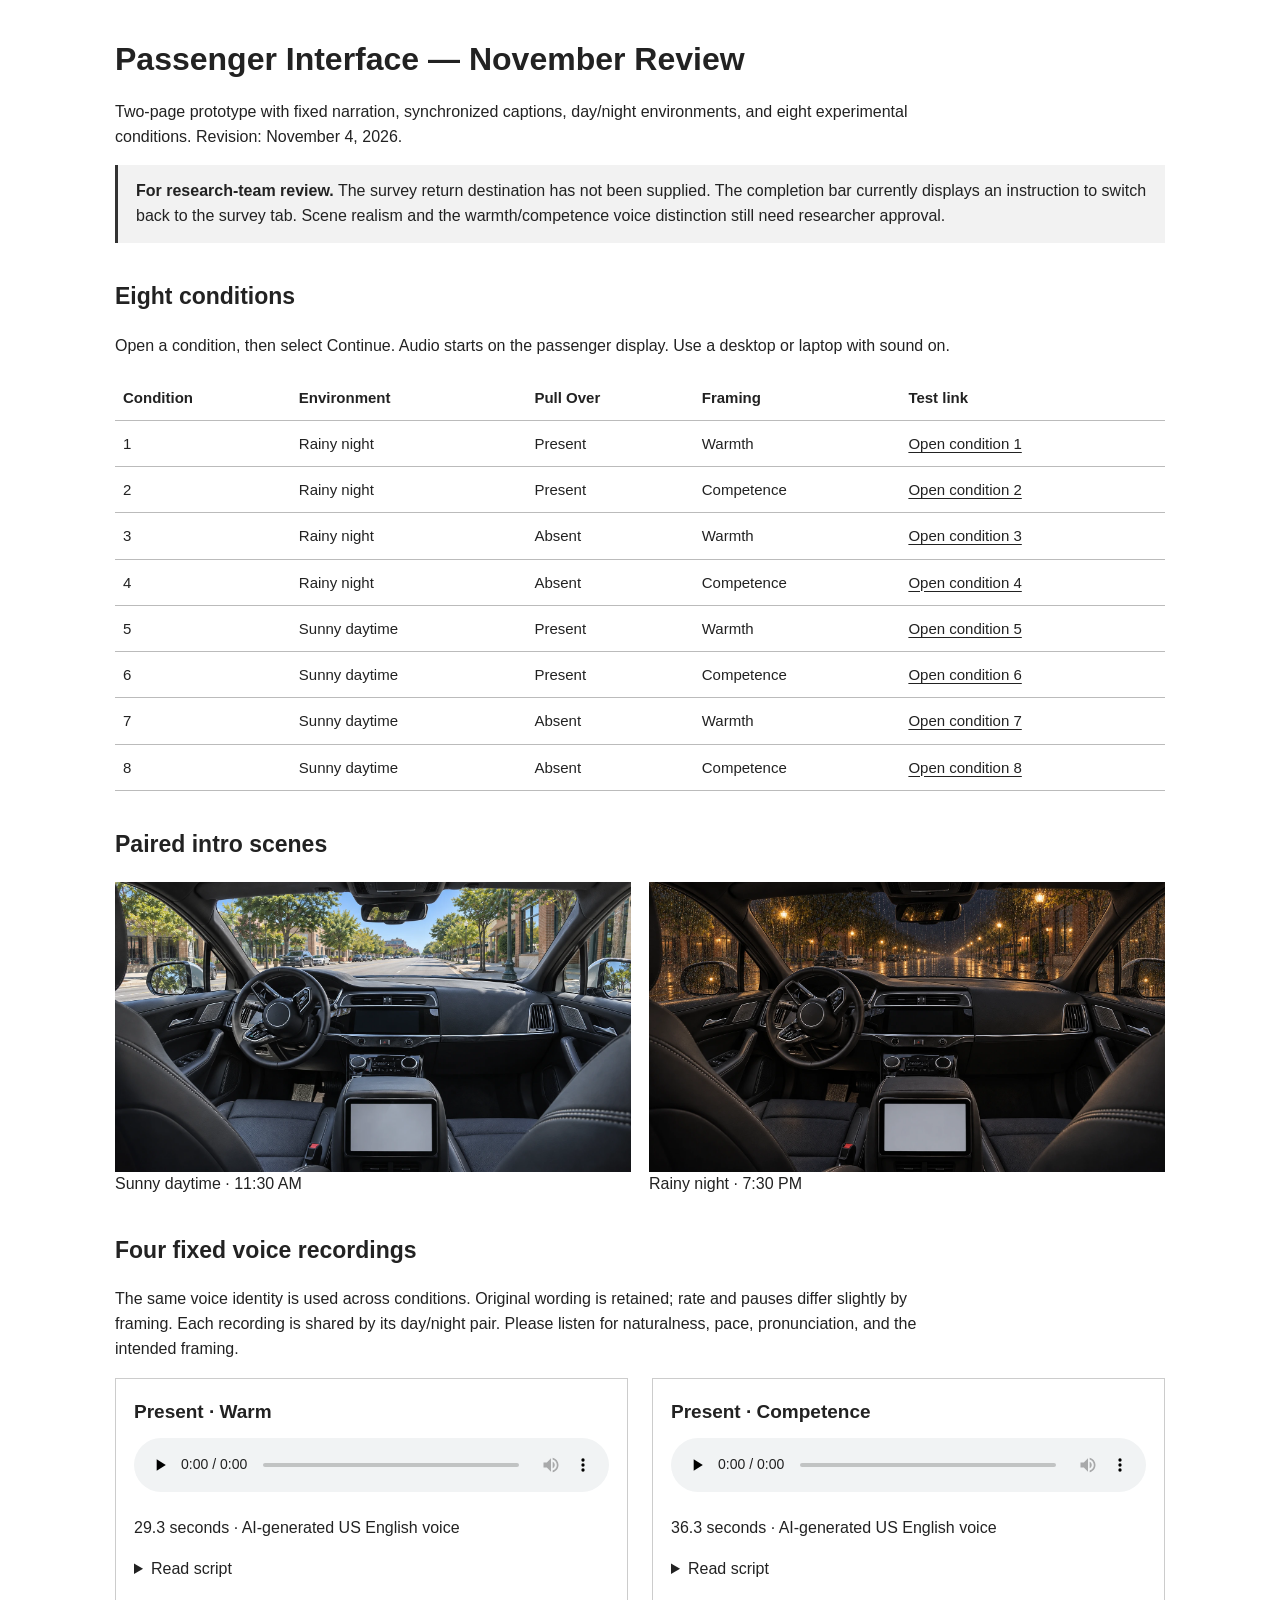
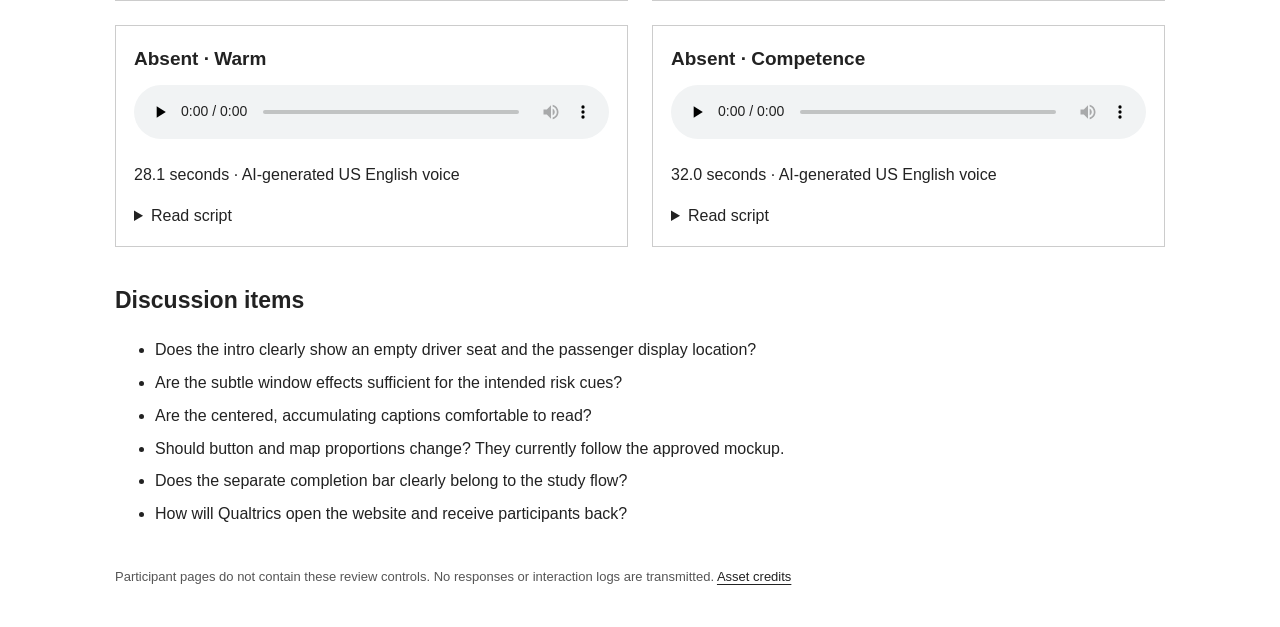
==== review.html @ 4fc8dd7b "Implement November two-page passenger experience with fixed narration" ====
<!doctype html><html lang="en"><head><meta charset="utf-8"><meta name="viewport" content="width=device-width,initial-scale=1"><meta name="robots" content="noindex,nofollow"><title>November prototype review</title><style>
body{font-family:-apple-system,BlinkMacSystemFont,"Segoe UI",Arial,sans-serif;margin:40px auto;padding:0 24px;max-width:1050px;color:#222;line-height:1.55;background:#fff}h1{font-size:32px;line-height:1.2}h2{margin-top:36px;font-size:23px}p{max-width:850px}table{border-collapse:collapse;width:100%;font-size:15px}th,td{text-align:left;border-bottom:1px solid #bbb;padding:11px 8px}a{color:#222;text-underline-offset:3px}.voices{display:grid;grid-template-columns:1fr 1fr;gap:24px}section{border:1px solid #ccc;padding:18px}h3{margin:0 0 12px;font-size:19px}audio{width:100%}summary{cursor:pointer}li{margin-bottom:8px}.note{padding:14px 18px;background:#f2f2f2;border-left:3px solid #333}.previews{display:grid;grid-template-columns:1fr 1fr;gap:18px}.previews img{width:100%;display:block}.previews figure{margin:0}footer{margin:40px 0;font-size:13px;color:#555}@media(max-width:700px){.voices,.previews{grid-template-columns:1fr}table{font-size:12px}th,td{padding:8px 4px}}
</style></head><body><h1>Passenger Interface — November Review</h1><p>Two-page prototype with fixed narration, synchronized captions, day/night environments, and eight experimental conditions. Revision: November 4, 2026.</p>
<div class="note"><strong>For research-team review.</strong> The survey return destination has not been supplied. The completion bar currently displays an instruction to switch back to the survey tab. Scene realism and the warmth/competence voice distinction still need researcher approval.</div>
<h2>Eight conditions</h2><p>Open a condition, then select Continue. Audio starts on the passenger display. Use a desktop or laptop with sound on.</p><table><thead><tr><th>Condition</th><th>Environment</th><th>Pull Over</th><th>Framing</th><th>Test link</th></tr></thead><tbody><tr><td>1</td><td>Rainy night</td><td>Present</td><td>Warmth</td><td><a href="./?condition=1" target="_blank" rel="noopener">Open condition 1</a></td></tr><tr><td>2</td><td>Rainy night</td><td>Present</td><td>Competence</td><td><a href="./?condition=2" target="_blank" rel="noopener">Open condition 2</a></td></tr><tr><td>3</td><td>Rainy night</td><td>Absent</td><td>Warmth</td><td><a href="./?condition=3" target="_blank" rel="noopener">Open condition 3</a></td></tr><tr><td>4</td><td>Rainy night</td><td>Absent</td><td>Competence</td><td><a href="./?condition=4" target="_blank" rel="noopener">Open condition 4</a></td></tr><tr><td>5</td><td>Sunny daytime</td><td>Present</td><td>Warmth</td><td><a href="./?condition=5" target="_blank" rel="noopener">Open condition 5</a></td></tr><tr><td>6</td><td>Sunny daytime</td><td>Present</td><td>Competence</td><td><a href="./?condition=6" target="_blank" rel="noopener">Open condition 6</a></td></tr><tr><td>7</td><td>Sunny daytime</td><td>Absent</td><td>Warmth</td><td><a href="./?condition=7" target="_blank" rel="noopener">Open condition 7</a></td></tr><tr><td>8</td><td>Sunny daytime</td><td>Absent</td><td>Competence</td><td><a href="./?condition=8" target="_blank" rel="noopener">Open condition 8</a></td></tr></tbody></table>
<h2>Paired intro scenes</h2><div class="previews"><figure><img src="./assets/scenes/intro-day.webp" alt="Daytime car interior"><figcaption>Sunny daytime · 11:30 AM</figcaption></figure><figure><img src="./assets/scenes/intro-night.webp" alt="Rainy night car interior"><figcaption>Rainy night · 7:30 PM</figcaption></figure></div>
<h2>Four fixed voice recordings</h2><p>The same voice identity is used across conditions. Original wording is retained; rate and pauses differ slightly by framing. Each recording is shared by its day/night pair. Please listen for naturalness, pace, pronunciation, and the intended framing.</p><div class="voices"><section><h3>Present · Warm</h3><audio controls preload="none" src="./assets/audio/present-warm.wav"></audio><p>29.3 seconds · AI-generated US English voice</p><details><summary>Read script</summary><ol><li>Welcome aboard!</li><li>So glad you&#x27;re riding with me today.</li><li>I&#x27;ll be keeping a close eye on the road the whole way.</li><li>I&#x27;ve worked out how to get you there.</li><li>I&#x27;ll keep checking in on it throughout the ride, so you can relax and feel comfortable.</li><li>You&#x27;ll also see a Pull Over button on the screen.</li><li>If anything unexpected comes up and you&#x27;d like to stop, you may use it to pull over the car immediately.</li><li>Alright, let&#x27;s buckle up and get started!</li></ol></details></section><section><h3>Present · Competence</h3><audio controls preload="none" src="./assets/audio/present-competence.wav"></audio><p>36.3 seconds · AI-generated US English voice</p><details><summary>Read script</summary><ol><li>Welcome.</li><li>All systems have been checked and are operating normally.</li><li>This car uses a 360-degree sensor suite to monitor the road, processing over 1,000 environmental data points per second.</li><li>Your route has been calculated, verified, and is being continuously re-optimized in real time.</li><li>The interface also includes a Pull Over button.</li><li>In the event of an unexpected situation, it may be used to bring the vehicle to an immediate stop.</li><li>Please secure your seatbelt; the ride will now begin.</li></ol></details></section><section><h3>Absent · Warm</h3><audio controls preload="none" src="./assets/audio/absent-warm.wav"></audio><p>28.1 seconds · AI-generated US English voice</p><details><summary>Read script</summary><ol><li>Welcome aboard!</li><li>So glad you&#x27;re riding with me today.</li><li>I&#x27;ll be keeping a close eye on the road the whole way.</li><li>I&#x27;ve worked out how to get you there.</li><li>I&#x27;ll keep checking in on it throughout the ride, so you can relax and feel comfortable.</li><li>This ride is fully automated from start to finish, so there&#x27;s nothing for you to do or adjust, just sit back and enjoy the ride.</li><li>Alright, let&#x27;s buckle up and get started!</li></ol></details></section><section><h3>Absent · Competence</h3><audio controls preload="none" src="./assets/audio/absent-competence.wav"></audio><p>32.0 seconds · AI-generated US English voice</p><details><summary>Read script</summary><ol><li>Welcome.</li><li>All systems have been checked and are operating normally.</li><li>This car uses a 360-degree sensor suite to monitor the road, processing over 1,000 environmental data points per second.</li><li>Your route has been calculated, verified, and is being continuously re-optimized in real time.</li><li>This ride is fully automated, with no manual controls or adjustments involved.</li><li>Please secure your seatbelt; the ride will now begin.</li></ol></details></section></div>
<h2>Discussion items</h2><ul><li>Does the intro clearly show an empty driver seat and the passenger display location?</li><li>Are the subtle window effects sufficient for the intended risk cues?</li><li>Are the centered, accumulating captions comfortable to read?</li><li>Should button and map proportions change? They currently follow the approved mockup.</li><li>Does the separate completion bar clearly belong to the study flow?</li><li>How will Qualtrics open the website and receive participants back?</li></ul><footer>Participant pages do not contain these review controls. No responses or interaction logs are transmitted. <a href="./NOTICE.txt">Asset credits</a></footer></body></html>
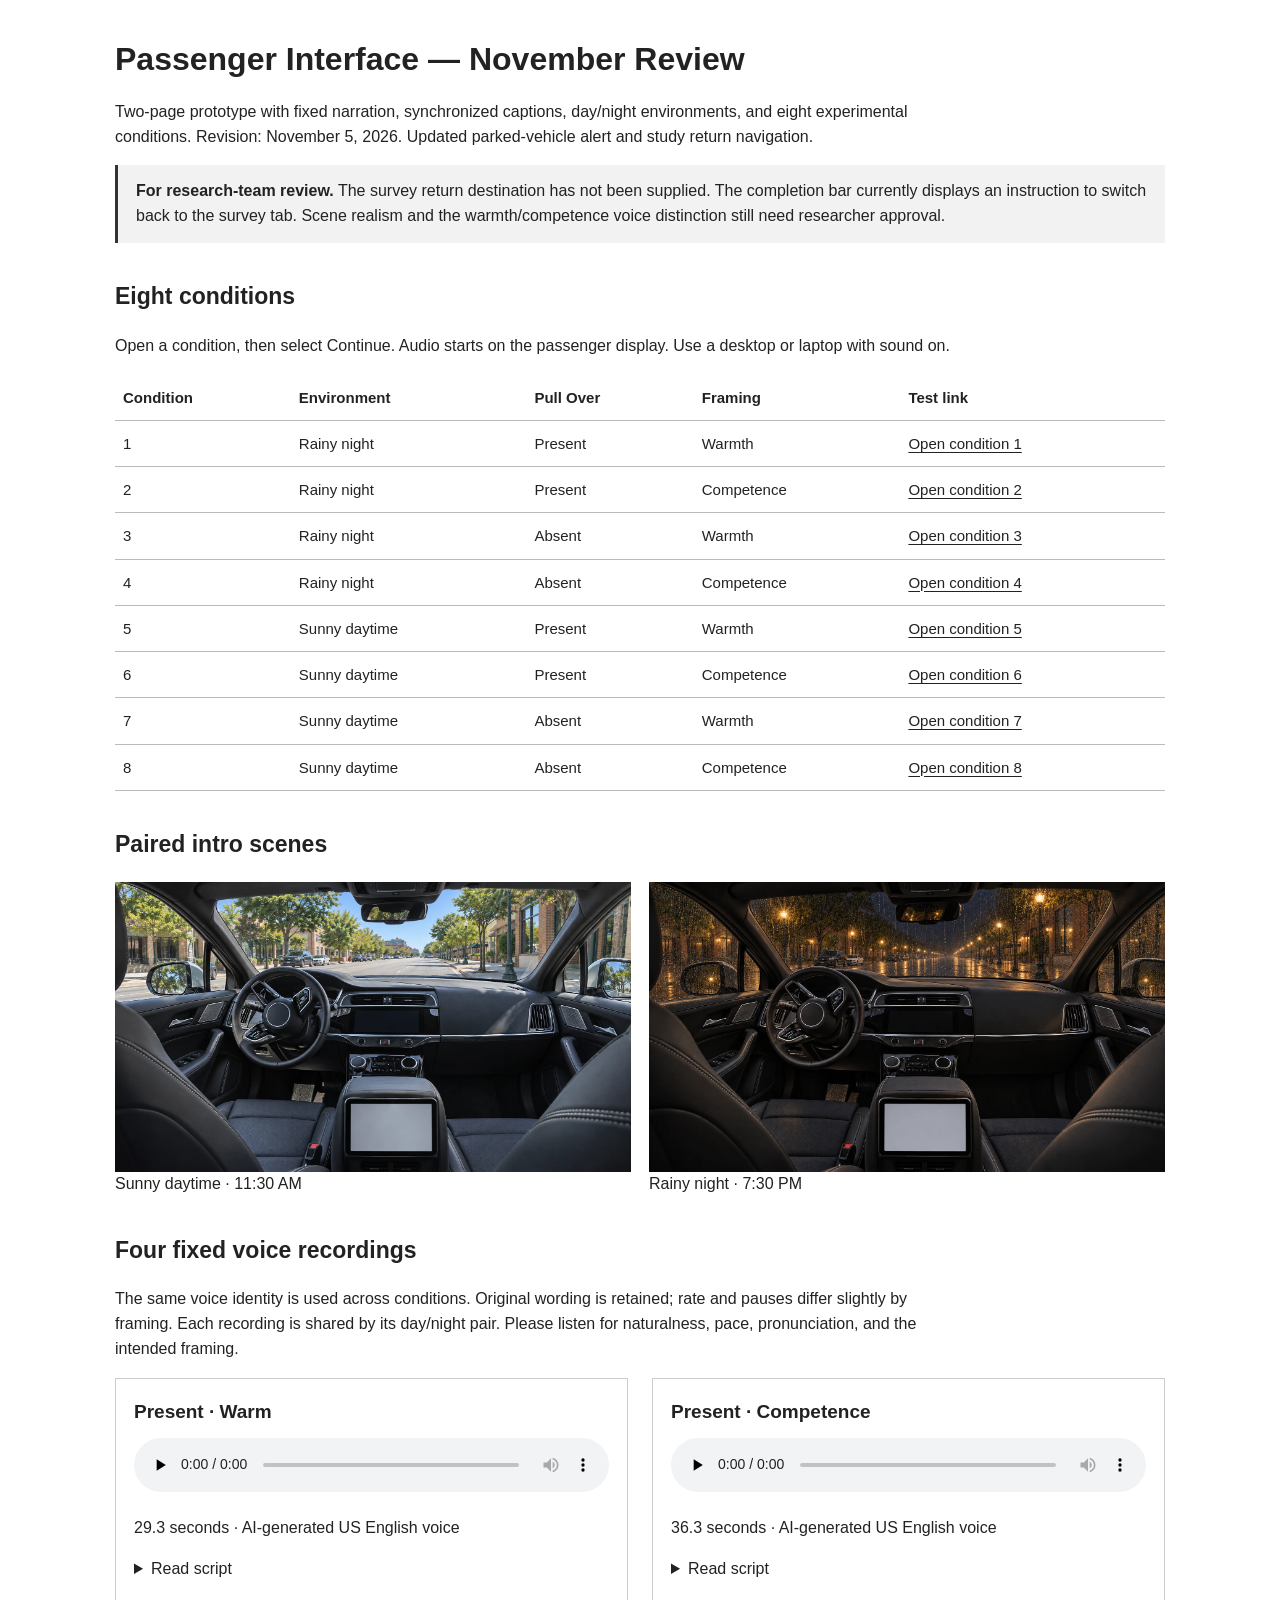
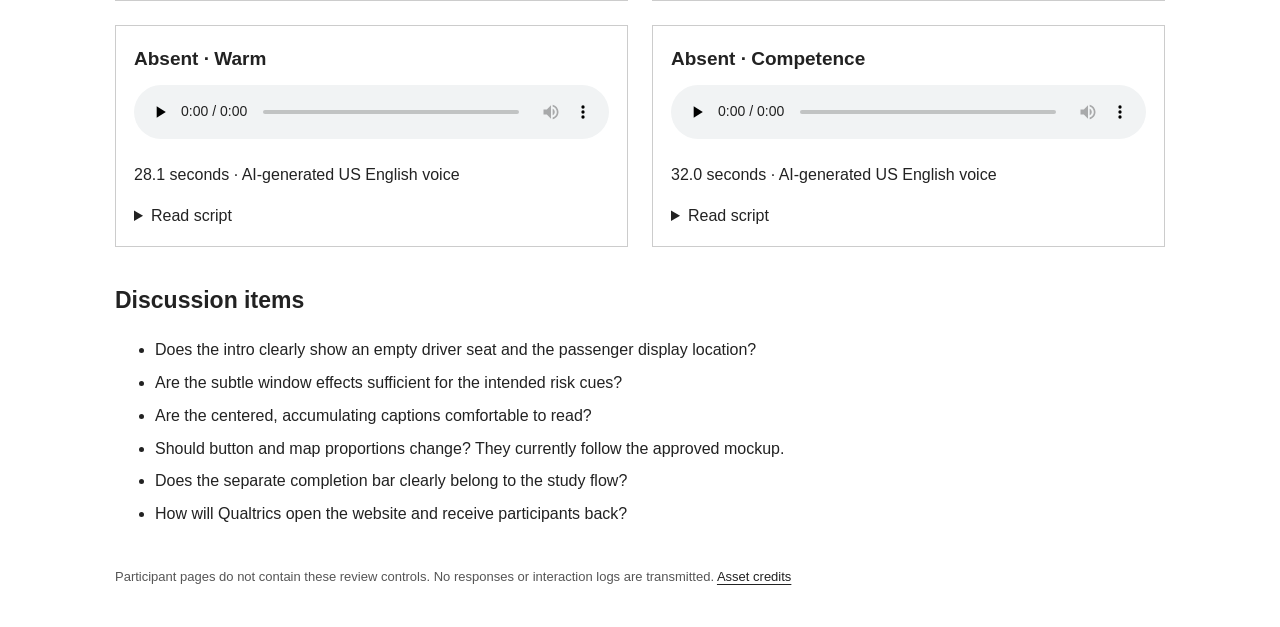
==== commit c3f38c58: "Refine parked alert and study completion navigation" ====
--- a/review.html
+++ b/review.html
@@ -1,6 +1,6 @@
 <!doctype html><html lang="en"><head><meta charset="utf-8"><meta name="viewport" content="width=device-width,initial-scale=1"><meta name="robots" content="noindex,nofollow"><title>November prototype review</title><style>
 body{font-family:-apple-system,BlinkMacSystemFont,"Segoe UI",Arial,sans-serif;margin:40px auto;padding:0 24px;max-width:1050px;color:#222;line-height:1.55;background:#fff}h1{font-size:32px;line-height:1.2}h2{margin-top:36px;font-size:23px}p{max-width:850px}table{border-collapse:collapse;width:100%;font-size:15px}th,td{text-align:left;border-bottom:1px solid #bbb;padding:11px 8px}a{color:#222;text-underline-offset:3px}.voices{display:grid;grid-template-columns:1fr 1fr;gap:24px}section{border:1px solid #ccc;padding:18px}h3{margin:0 0 12px;font-size:19px}audio{width:100%}summary{cursor:pointer}li{margin-bottom:8px}.note{padding:14px 18px;background:#f2f2f2;border-left:3px solid #333}.previews{display:grid;grid-template-columns:1fr 1fr;gap:18px}.previews img{width:100%;display:block}.previews figure{margin:0}footer{margin:40px 0;font-size:13px;color:#555}@media(max-width:700px){.voices,.previews{grid-template-columns:1fr}table{font-size:12px}th,td{padding:8px 4px}}
-</style></head><body><h1>Passenger Interface — November Review</h1><p>Two-page prototype with fixed narration, synchronized captions, day/night environments, and eight experimental conditions. Revision: November 4, 2026.</p>
+</style></head><body><h1>Passenger Interface — November Review</h1><p>Two-page prototype with fixed narration, synchronized captions, day/night environments, and eight experimental conditions. Revision: November 5, 2026. Updated parked-vehicle alert and study return navigation.</p>
 <div class="note"><strong>For research-team review.</strong> The survey return destination has not been supplied. The completion bar currently displays an instruction to switch back to the survey tab. Scene realism and the warmth/competence voice distinction still need researcher approval.</div>
 <h2>Eight conditions</h2><p>Open a condition, then select Continue. Audio starts on the passenger display. Use a desktop or laptop with sound on.</p><table><thead><tr><th>Condition</th><th>Environment</th><th>Pull Over</th><th>Framing</th><th>Test link</th></tr></thead><tbody><tr><td>1</td><td>Rainy night</td><td>Present</td><td>Warmth</td><td><a href="./?condition=1" target="_blank" rel="noopener">Open condition 1</a></td></tr><tr><td>2</td><td>Rainy night</td><td>Present</td><td>Competence</td><td><a href="./?condition=2" target="_blank" rel="noopener">Open condition 2</a></td></tr><tr><td>3</td><td>Rainy night</td><td>Absent</td><td>Warmth</td><td><a href="./?condition=3" target="_blank" rel="noopener">Open condition 3</a></td></tr><tr><td>4</td><td>Rainy night</td><td>Absent</td><td>Competence</td><td><a href="./?condition=4" target="_blank" rel="noopener">Open condition 4</a></td></tr><tr><td>5</td><td>Sunny daytime</td><td>Present</td><td>Warmth</td><td><a href="./?condition=5" target="_blank" rel="noopener">Open condition 5</a></td></tr><tr><td>6</td><td>Sunny daytime</td><td>Present</td><td>Competence</td><td><a href="./?condition=6" target="_blank" rel="noopener">Open condition 6</a></td></tr><tr><td>7</td><td>Sunny daytime</td><td>Absent</td><td>Warmth</td><td><a href="./?condition=7" target="_blank" rel="noopener">Open condition 7</a></td></tr><tr><td>8</td><td>Sunny daytime</td><td>Absent</td><td>Competence</td><td><a href="./?condition=8" target="_blank" rel="noopener">Open condition 8</a></td></tr></tbody></table>
 <h2>Paired intro scenes</h2><div class="previews"><figure><img src="./assets/scenes/intro-day.webp" alt="Daytime car interior"><figcaption>Sunny daytime · 11:30 AM</figcaption></figure><figure><img src="./assets/scenes/intro-night.webp" alt="Rainy night car interior"><figcaption>Rainy night · 7:30 PM</figcaption></figure></div>
